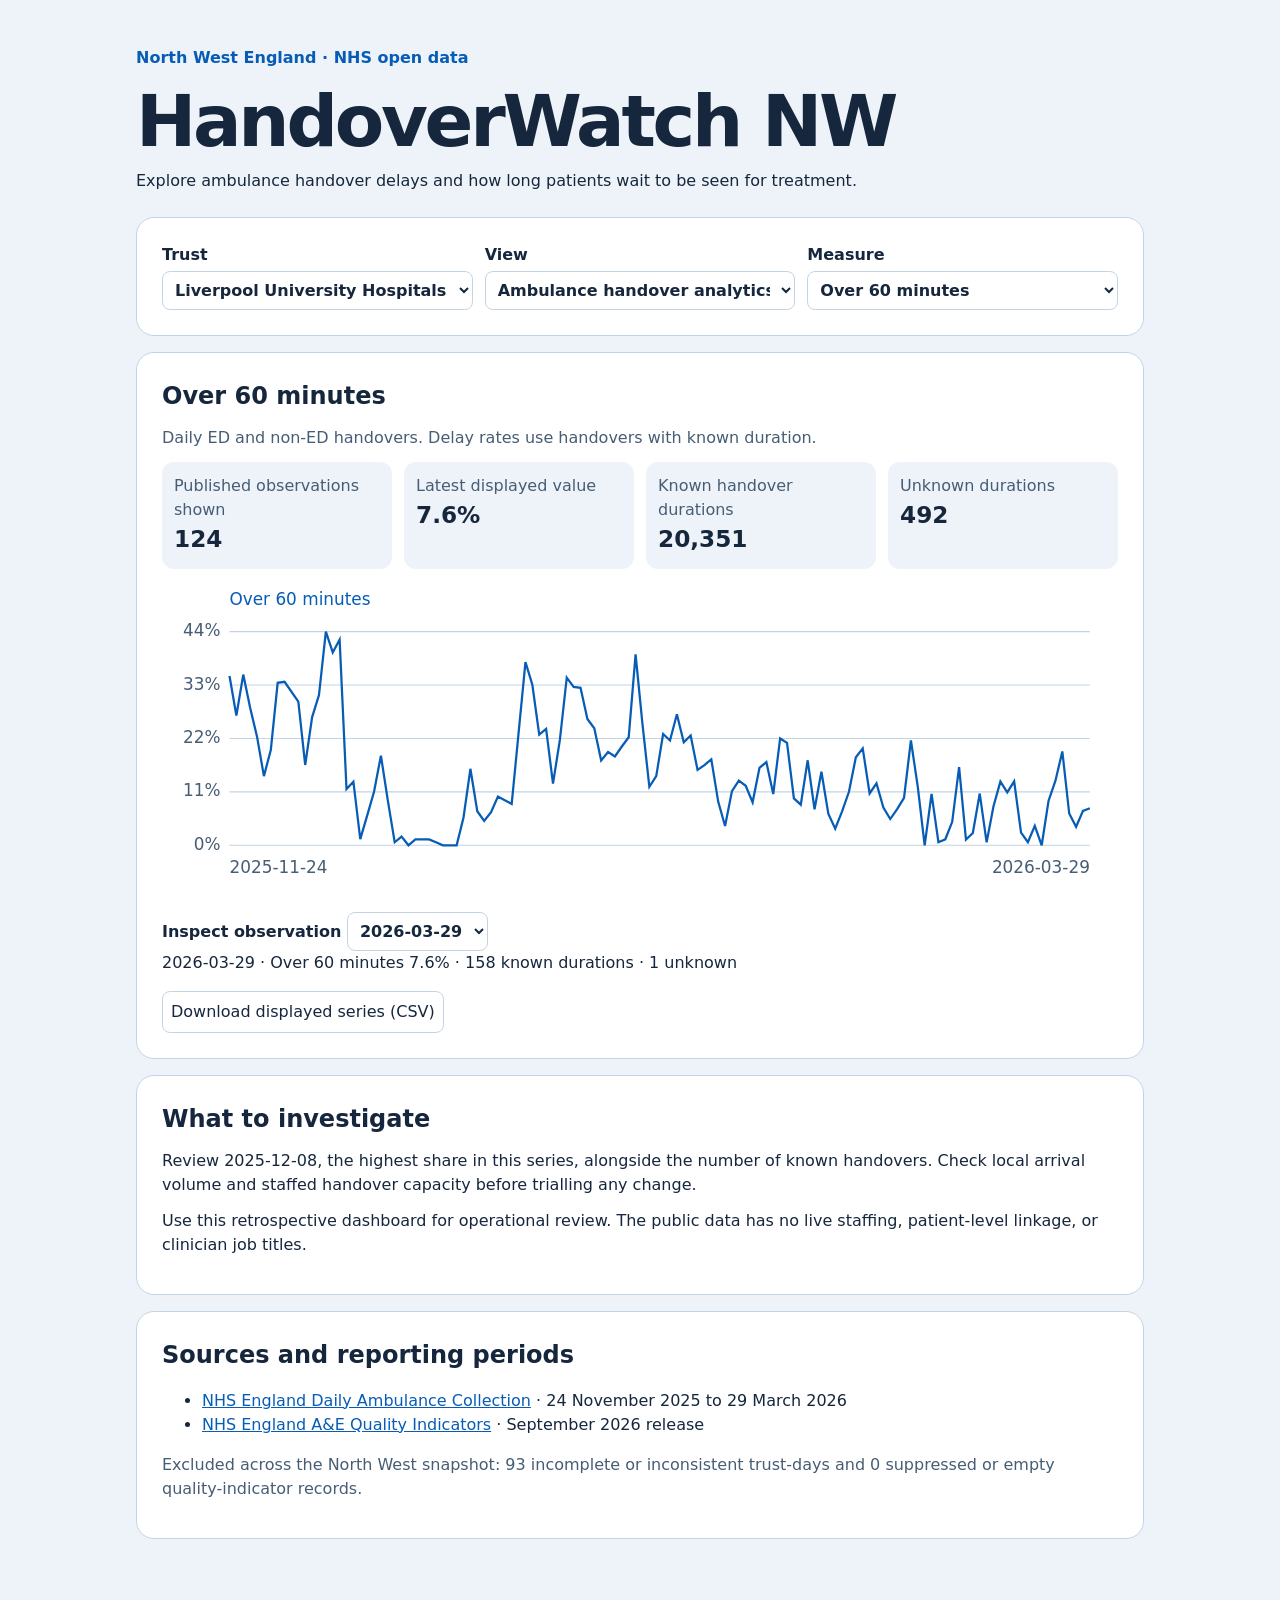
==== handoverwatch/index.html @ 0c7ebce3 "Feature HandoverWatch NW and publish its NHS dashboard" ====
<!doctype html>
<html lang="en">
<head>
<meta charset="utf-8"><meta name="viewport" content="width=device-width,initial-scale=1">
<title>HandoverWatch NW</title><link rel="icon" href="data:,"><link rel="stylesheet" href="style.css">
<script defer src="data/observations.js"></script><script defer src="dashboard.js"></script>
</head>
<body>
<main>
<header><p>North West England · NHS open data</p><h1>HandoverWatch NW</h1><p>Explore ambulance handover delays and how long patients wait to be seen for treatment.</p></header>
<form>
<label>Trust<select id="trust"></select></label>
<label>View<select id="view"><option value="handover">Ambulance handover analytics</option><option value="clinician">Arrival to first clinician</option></select></label>
<label>Measure<select id="metric"></select></label>
</form>
<section id="results" aria-live="polite">
<h2 id="heading"></h2><p id="definition"></p>
<div class="cards" id="cards"></div>
<div class="plot"><svg id="chart" viewBox="0 0 850 280" role="img" aria-labelledby="heading"></svg></div>
<label id="point-label">Inspect observation <select id="point"></select></label>
<p id="observation"></p>
<button type="button" id="download">Download displayed series (CSV)</button>
</section>
<section><h2>What to investigate</h2><p id="action"></p><p>Use this retrospective dashboard for operational review. The public data has no live staffing, patient-level linkage, or clinician job titles.</p></section>
<section><h2>Sources and reporting periods</h2>
<ul><li><a href="https://www.england.nhs.uk/statistics/statistical-work-areas/uec-sitrep/urgent-and-emergency-care-daily-situation-reports-2025-26/">NHS England Daily Ambulance Collection</a> · 24 November 2025 to 29 March 2026</li>
<li><a href="https://digital.nhs.uk/data-and-information/publications/statistical/provisional-accident-and-emergency-quality-indicators-for-england/september-2026-by-provider">NHS England A&amp;E Quality Indicators</a> · September 2026 release</li></ul>
<p id="quality"></p></section>
</main>
</body></html>
---- handoverwatch/style.css ----
:root{color-scheme:light dark;--ink:#16273d;--muted:#475d74;--page:#edf3f9;--panel:#fff;--line:#c3d4e4;--blue:#075cb6}
@media(prefers-color-scheme:dark){:root{--ink:#eff5ff;--muted:#b4c7de;--page:#101a29;--panel:#19283b;--line:#45607c;--blue:#82c2ff}}
*{box-sizing:border-box}body{margin:0;background:var(--page);color:var(--ink);font:16px/1.5 system-ui,sans-serif}
main{max-width:1100px;margin:auto;padding:clamp(16px,4vw,46px)}header{margin-bottom:24px}
header p:first-child{color:var(--blue);font-weight:650}h1{font-size:clamp(2.4rem,7vw,4.5rem);line-height:1.1;letter-spacing:-.045em;margin:8px 0}h2,p{margin:0 0 12px}
form,section{background:var(--panel);border:1px solid var(--line);border-radius:18px;padding:clamp(16px,3vw,25px);margin-bottom:16px}
form,.cards{display:grid;grid-template-columns:repeat(auto-fit,minmax(min(100%,175px),1fr));gap:12px}
label{font-weight:600;display:block;min-width:0}select,button{font:inherit;color:var(--ink);background:var(--panel);border:1px solid var(--line);border-radius:8px;padding:8px;max-width:100%;margin-top:4px}form select{display:block;width:100%}
article{background:var(--page);border-radius:12px;padding:12px}article strong{display:block;font-size:1.45rem}article span,#definition,#quality{color:var(--muted)}
.plot{overflow:hidden;margin:12px 0}svg{display:block;width:100%;height:auto}svg text{fill:var(--muted);font-size:15px}svg line{stroke:var(--line)}
a{color:var(--blue)}:focus-visible{outline:2px solid var(--blue);outline-offset:3px}button{cursor:pointer}
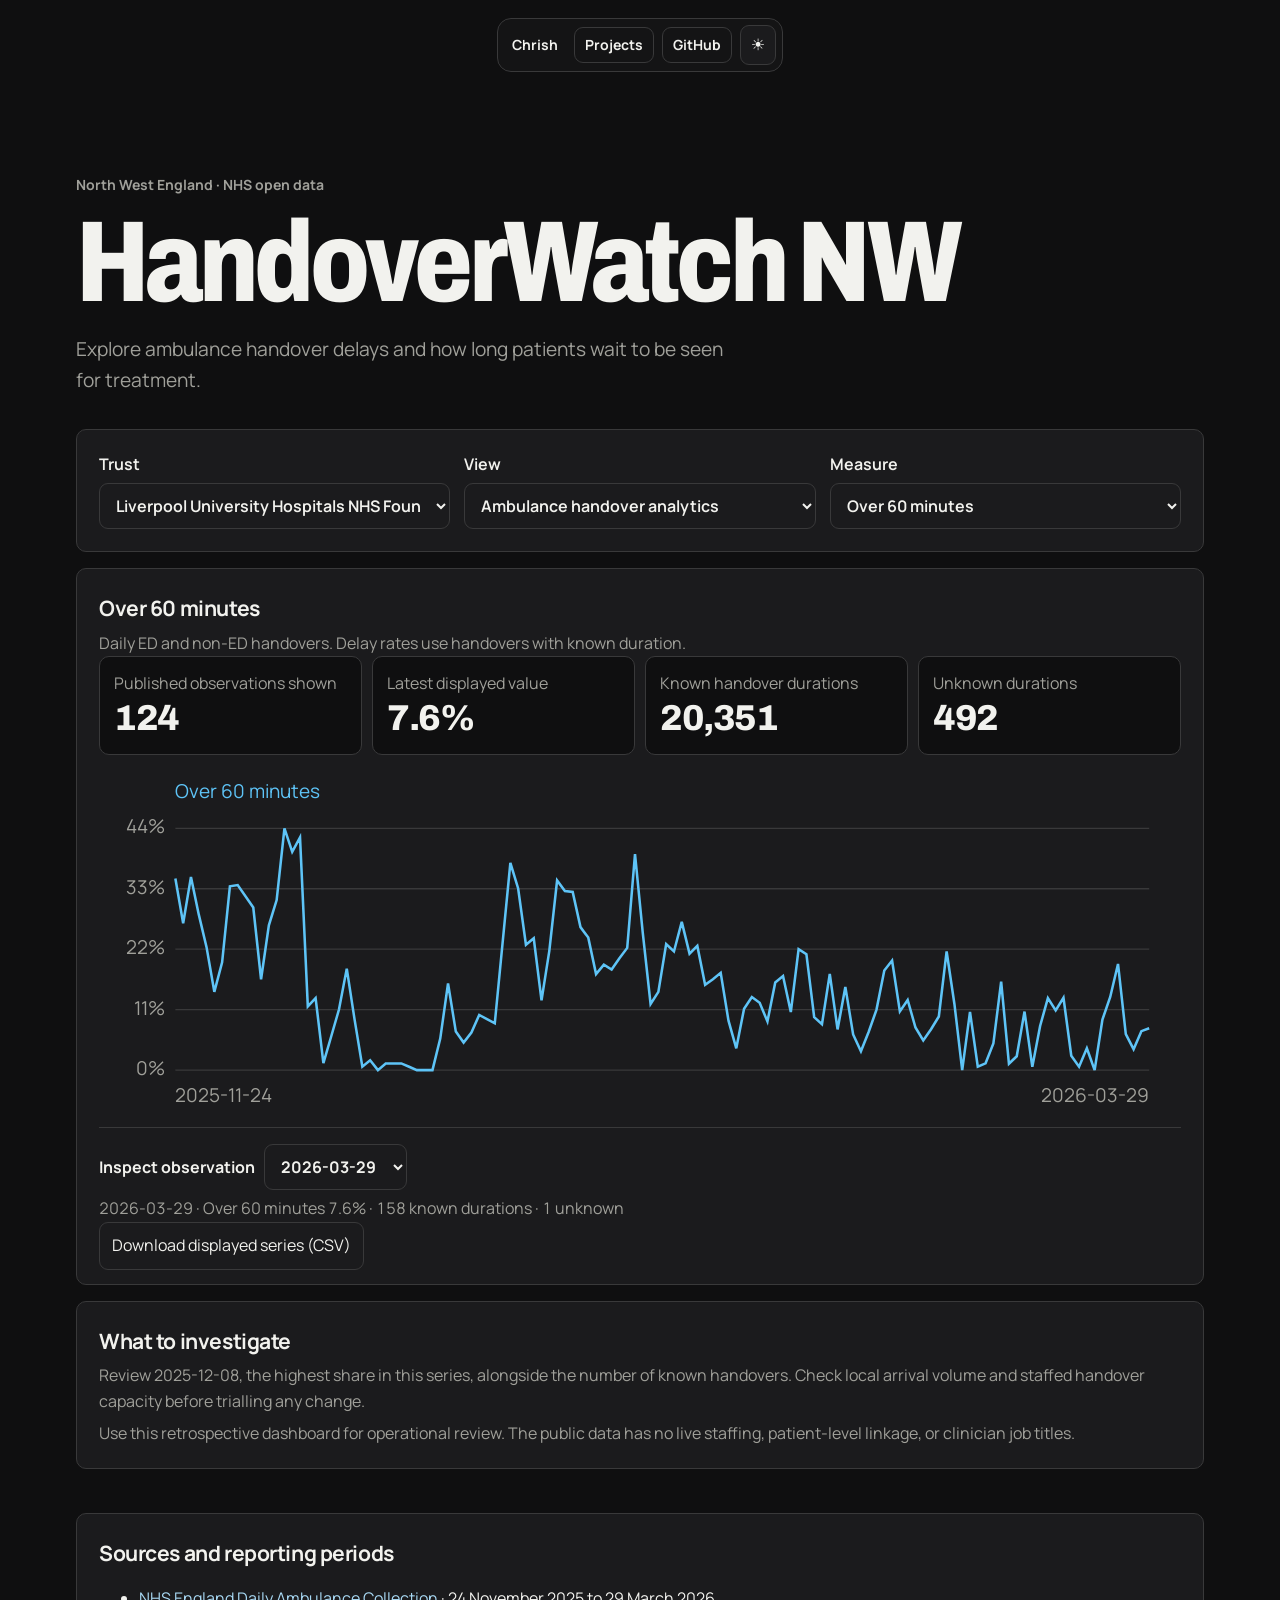
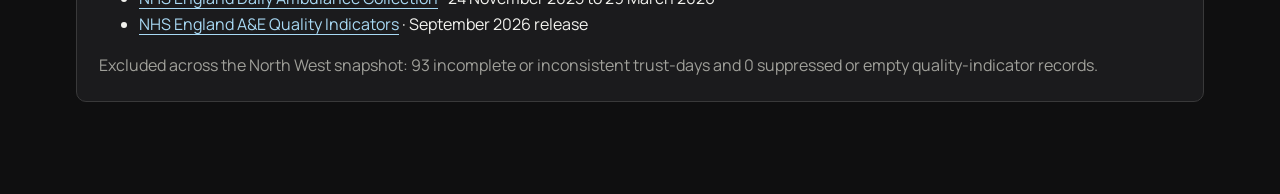
==== commit 832e62d1: "Match HandoverWatch to the portfolio design" ====
--- a/handoverwatch/index.html
+++ b/handoverwatch/index.html
@@ -2,18 +2,26 @@
 <html lang="en">
 <head>
 <meta charset="utf-8"><meta name="viewport" content="width=device-width,initial-scale=1">
-<title>HandoverWatch NW</title><link rel="icon" href="data:,"><link rel="stylesheet" href="style.css">
+<title>HandoverWatch NW</title><link rel="icon" href="data:,"><script>try { if (localStorage.getItem('chrish-theme') === 'light') document.documentElement.dataset.theme = 'light'; } catch {}</script>
+<link rel="stylesheet" href="/replay/theme.css"><link rel="stylesheet" href="style.css">
+<script defer src="theme.js"></script>
 <script defer src="data/observations.js"></script><script defer src="dashboard.js"></script>
 </head>
 <body>
+<nav class="topnav" aria-label="Main">
+  <a class="name" href="/">Chrish</a>
+  <a class="nav-link" href="/#projects">Projects</a>
+  <a class="nav-link" href="https://github.com/ChrishA-tech/handoverwatch-nw">GitHub</a>
+  <button id="themeBtn" type="button" aria-label="Switch to light mode">☀</button>
+</nav>
 <main>
-<header><p>North West England · NHS open data</p><h1>HandoverWatch NW</h1><p>Explore ambulance handover delays and how long patients wait to be seen for treatment.</p></header>
-<form>
+<header class="hero"><p class="domain">North West England · NHS open data</p><h1>HandoverWatch NW</h1><p class="lead">Explore ambulance handover delays and how long patients wait to be seen for treatment.</p></header>
+<form class="panel filters">
 <label>Trust<select id="trust"></select></label>
 <label>View<select id="view"><option value="handover">Ambulance handover analytics</option><option value="clinician">Arrival to first clinician</option></select></label>
 <label>Measure<select id="metric"></select></label>
 </form>
-<section id="results" aria-live="polite">
+<section class="panel chart" id="results" aria-live="polite">
 <h2 id="heading"></h2><p id="definition"></p>
 <div class="cards" id="cards"></div>
 <div class="plot"><svg id="chart" viewBox="0 0 850 280" role="img" aria-labelledby="heading"></svg></div>
@@ -21,8 +29,8 @@
 <p id="observation"></p>
 <button type="button" id="download">Download displayed series (CSV)</button>
 </section>
-<section><h2>What to investigate</h2><p id="action"></p><p>Use this retrospective dashboard for operational review. The public data has no live staffing, patient-level linkage, or clinician job titles.</p></section>
-<section><h2>Sources and reporting periods</h2>
+<section class="panel details"><h2>What to investigate</h2><p id="action"></p><p>Use this retrospective dashboard for operational review. The public data has no live staffing, patient-level linkage, or clinician job titles.</p></section>
+<section class="panel details"><h2>Sources and reporting periods</h2>
 <ul><li><a href="https://www.england.nhs.uk/statistics/statistical-work-areas/uec-sitrep/urgent-and-emergency-care-daily-situation-reports-2025-26/">NHS England Daily Ambulance Collection</a> · 24 November 2025 to 29 March 2026</li>
 <li><a href="https://digital.nhs.uk/data-and-information/publications/statistical/provisional-accident-and-emergency-quality-indicators-for-england/september-2026-by-provider">NHS England A&amp;E Quality Indicators</a> · September 2026 release</li></ul>
 <p id="quality"></p></section>
--- a/replay/theme.css
+++ b/replay/theme.css
@@ -0,0 +1,37 @@
+@font-face{font-family:Archivo;src:url(/fonts/archivo.woff2) format("woff2");font-weight:100 900;font-stretch:62% 125%;font-display:swap}
+@font-face{font-family:Manrope;src:url(/fonts/manrope.woff2) format("woff2");font-weight:200 800;font-display:swap}
+:root{color-scheme:dark;font:16px/1.6 Manrope,system-ui,sans-serif;--surface:#1b1b1d;--ink:#f2f2ee;--sub:#a0a09a;--bg:#0f0f10;--line:#39393a;--blue:#a8d9f4;--candidate:#5ec4f7;--base:#a0a09a;--nav:rgba(22,22,23,.85)}
+:root[data-theme="light"]{color-scheme:light;--surface:#fff;--ink:#121212;--sub:#62625e;--bg:#f4f3ef;--line:#d6d5cf;--blue:#075680;--candidate:#006597;--base:#656560;--nav:rgba(255,255,255,.85)}
+*{box-sizing:border-box}body{margin:0;color:var(--ink);background:var(--bg)}main,nav{max-width:1152px;margin:auto;padding:0 26px}nav{display:flex;justify-content:space-between;align-items:center;gap:20px;padding-block:22px}a{color:var(--blue);text-underline-offset:4px}h1,h2,p{margin:0}h1{font-size:clamp(3.1rem,8vw,6.7rem);line-height:1;letter-spacing:-.075em;margin:.2em 0}h2{font-size:1.32rem;letter-spacing:-.02em}.lead{font-size:1.2rem;max-width:38rem;color:var(--sub)}.hero{padding:48px 0 35px;border-top:1px solid var(--line)}.domain{color:var(--blue);font-weight:700}.panel{padding:22px;background:var(--surface);border:1px solid var(--line);border-radius:24px;box-shadow:0 10px 30px #182a4510}.filters,.scores{display:grid;grid-template-columns:repeat(3,minmax(0,1fr));gap:14px;margin-bottom:16px}.scores strong{display:block;font-size:2.1rem;letter-spacing:-.04em}.muted,.panel p{color:var(--sub)}.panel p{margin-top:6px}label{display:grid;gap:5px;font-weight:650}select,button{width:100%;font:inherit;border:1px solid var(--line);border-radius:12px;background:var(--surface);color:var(--ink);padding:10px 12px}button{width:auto;cursor:pointer}button:disabled{opacity:.5;cursor:default}button:hover:not(:disabled){border-color:var(--blue)}.chart{padding-bottom:14px}.chart canvas{width:100%;height:255px;display:block;margin-top:12px}.legend{display:flex;gap:18px;font-weight:650;flex-wrap:wrap}.legend span::before{content:'';display:inline-block;width:.8rem;height:.5rem;border-radius:4px;background:var(--base);margin-right:7px}.legend span+span::before{background:var(--candidate)}.details{margin:16px 0 44px}.details table{width:100%;border-collapse:collapse;text-align:left;margin-top:12px}td,th{padding:9px;border-bottom:1px solid var(--line)}.scroll{overflow:auto}.row{display:flex;justify-content:space-between;align-items:center;gap:10px;flex-wrap:wrap}.scope{border-left:3px solid var(--blue);padding-left:12px;margin:14px 0}.state{margin-top:12px}.hidden{display:none}@media(max-width:670px){main,nav{padding-inline:16px}.filters{grid-template-columns:1fr}.scores{gap:6px}.scores .panel{padding:10px}.scores strong{font-size:1.5rem}.hero{padding-block:32px}.chart canvas{height:210px}}
+
+main{max-width:1180px}
+nav.topnav{position:sticky;top:18px;z-index:2;width:max-content;max-width:calc(100% - 24px);margin:18px auto 0;justify-content:center;gap:8px;padding:6px 6px 6px 14px;border-radius:14px;border:1px solid var(--line);background:var(--nav);backdrop-filter:blur(14px)}
+.topnav a{color:var(--ink);text-decoration:none;font-size:.875rem;font-weight:700}
+.topnav .name{margin-right:8px}
+.nav-link,#themeBtn{border:1px solid var(--line);border-radius:9px;padding:6px 10px}
+#themeBtn{min-width:36px}
+:focus-visible{outline:2px solid var(--ink);outline-offset:3px}
+.hero{border:0;padding:clamp(48px,8vw,108px) 0 34px}
+.domain{color:var(--sub);font-size:.875rem}
+h1,.scores strong{font-family:Archivo,system-ui,sans-serif;font-weight:800;font-variation-settings:"wdth" 80;letter-spacing:-.04em}
+h1{font-size:clamp(3.1rem,9vw,7.5rem);line-height:.95;margin:12px 0 16px}
+.panel{border-radius:10px;box-shadow:none}
+select,button{border-radius:9px}
+.scores .panel{overflow-wrap:anywhere}
+.state{border-top:1px solid var(--line);padding-top:12px}
+
+[hidden]{display:none!important}
+.filters.single-project{grid-template-columns:repeat(2,minmax(0,1fr))}
+.chart canvas{cursor:crosshair}
+.case-inspector{margin-top:16px;padding:12px 0;border-top:1px solid var(--line)}
+.case-inspector label{display:block;margin:8px 0 4px}
+.case-inspector input{width:100%;margin:0;accent-color:var(--candidate)}
+.case-inspector p:last-child{font-variant-numeric:tabular-nums;color:var(--ink)}
+@media(max-width:670px){.filters.single-project{grid-template-columns:1fr}}
+@media(prefers-reduced-motion:no-preference){
+  .topnav{animation:replay-nav-in .65s cubic-bezier(.2,.8,.2,1) both}
+  .hero,.filters,.scores,.chart,.details{animation:replay-reveal .7s cubic-bezier(.2,.8,.2,1) both}
+  .filters{animation-delay:.08s}.scores{animation-delay:.14s}.chart{animation-delay:.2s}.details{animation-delay:.26s}
+}
+@keyframes replay-reveal{from{opacity:0;transform:translateY(18px)}to{opacity:1;transform:none}}
+@keyframes replay-nav-in{from{opacity:0;transform:translateY(-12px)}to{opacity:1;transform:none}}
--- a/handoverwatch/style.css
+++ b/handoverwatch/style.css
@@ -1,11 +1,29 @@
-:root{color-scheme:light dark;--ink:#16273d;--muted:#475d74;--page:#edf3f9;--panel:#fff;--line:#c3d4e4;--blue:#075cb6}
-@media(prefers-color-scheme:dark){:root{--ink:#eff5ff;--muted:#b4c7de;--page:#101a29;--panel:#19283b;--line:#45607c;--blue:#82c2ff}}
-*{box-sizing:border-box}body{margin:0;background:var(--page);color:var(--ink);font:16px/1.5 system-ui,sans-serif}
-main{max-width:1100px;margin:auto;padding:clamp(16px,4vw,46px)}header{margin-bottom:24px}
-header p:first-child{color:var(--blue);font-weight:650}h1{font-size:clamp(2.4rem,7vw,4.5rem);line-height:1.1;letter-spacing:-.045em;margin:8px 0}h2,p{margin:0 0 12px}
-form,section{background:var(--panel);border:1px solid var(--line);border-radius:18px;padding:clamp(16px,3vw,25px);margin-bottom:16px}
-form,.cards{display:grid;grid-template-columns:repeat(auto-fit,minmax(min(100%,175px),1fr));gap:12px}
-label{font-weight:600;display:block;min-width:0}select,button{font:inherit;color:var(--ink);background:var(--panel);border:1px solid var(--line);border-radius:8px;padding:8px;max-width:100%;margin-top:4px}form select{display:block;width:100%}
-article{background:var(--page);border-radius:12px;padding:12px}article strong{display:block;font-size:1.45rem}article span,#definition,#quality{color:var(--muted)}
-.plot{overflow:hidden;margin:12px 0}svg{display:block;width:100%;height:auto}svg text{fill:var(--muted);font-size:15px}svg line{stroke:var(--line)}
-a{color:var(--blue)}:focus-visible{outline:2px solid var(--blue);outline-offset:3px}button{cursor:pointer}
+:root{--benchmark:#f1bf68;--ridge:#71d3aa}
+:root[data-theme="light"]{--benchmark:#875503;--ridge:#006b54}
+main{padding-bottom:48px}
+.hero .lead{max-width:55ch}
+#results,.details{margin-top:16px}
+.cards{display:grid;grid-template-columns:repeat(auto-fit,minmax(min(100%,165px),1fr));gap:10px}
+.cards article{min-width:0;padding:14px;border:1px solid var(--line);border-radius:10px;background:var(--bg)}
+.cards strong{display:block;color:var(--ink);font:800 clamp(1.5rem,4vw,2.25rem)/1.2 Archivo,system-ui,sans-serif;font-variant-numeric:tabular-nums;letter-spacing:-.04em}
+.cards span,#definition,#quality{color:var(--sub)}
+.plot{margin:16px 0;overflow:hidden;border-bottom:1px solid var(--line)}
+#chart{display:block;width:100%;height:auto}
+#chart text{fill:var(--sub);font-size:15px}
+#chart line{stroke:var(--line)}
+#point-label{display:block;font-weight:700}
+#point{width:auto;max-width:100%;margin-inline-start:6px}
+#observation{font-variant-numeric:tabular-nums}
+#download{max-width:100%;white-space:normal}
+html.ink-transition::view-transition-group(root),
+html.ink-transition::view-transition-old(root),
+html.ink-transition::view-transition-new(root){animation:none}
+html.ink-transition::view-transition-old(root),
+html.ink-transition::view-transition-new(root){mix-blend-mode:normal}
+html.ink-transition::view-transition-old(root){z-index:1}
+html.ink-transition::view-transition-new(root){z-index:2;clip-path:var(--ink-start)}
+@media(max-width:480px){
+  main{padding-inline:14px}
+  .hero h1{font-size:clamp(2.25rem,10vw,3.4rem)}
+  #point{display:block;margin-inline-start:0}
+}
